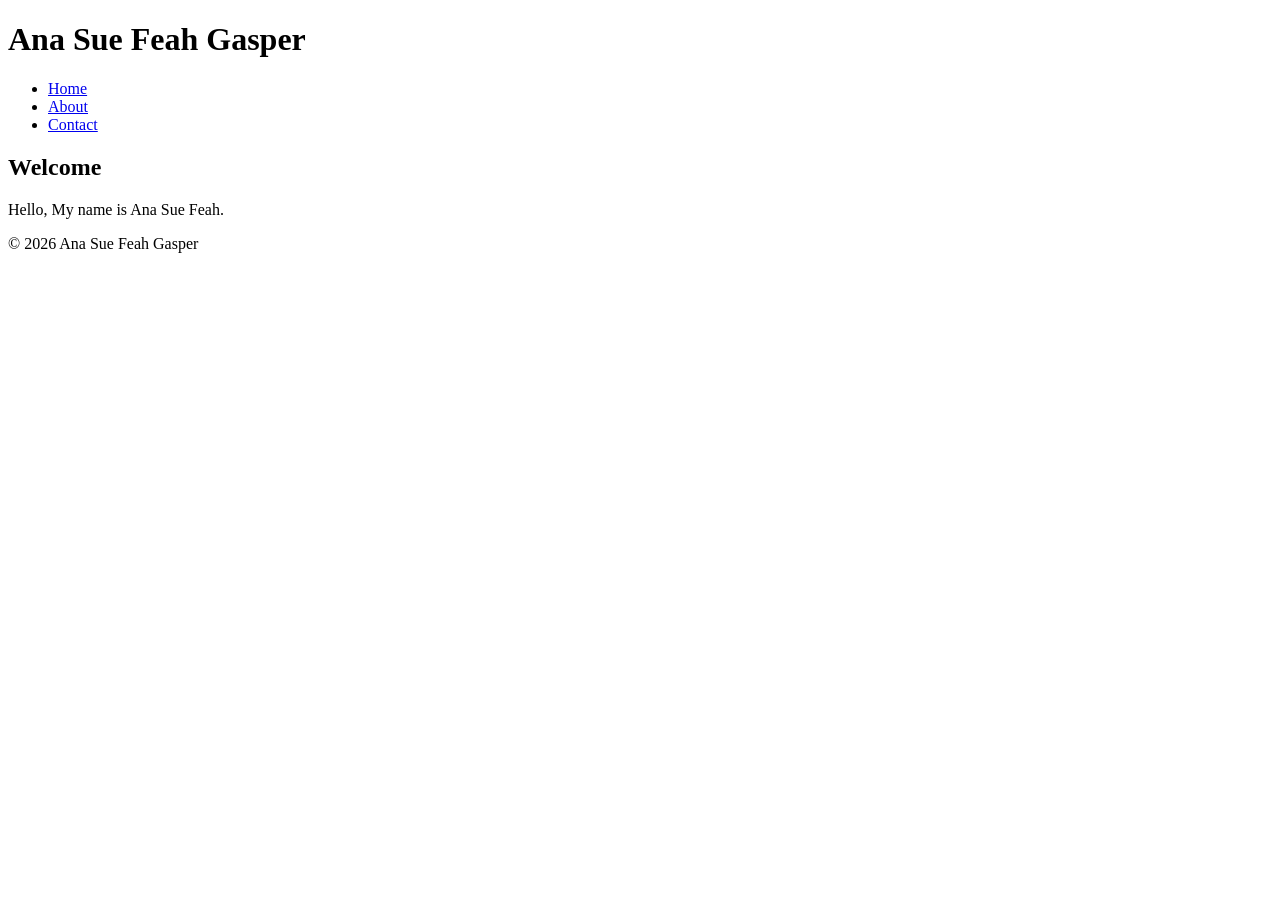
==== index.html @ f09e059d "Initial commit — About-Me" ====
<!DOCTYPE html>
<html lang="en">
<head>
<meta charset="UTF-8">
<meta name="viewport" content="width=device-width, initial-scale=1">
<title>Home | Ana Sue Feah Gasper</title>
</head>
<body>
<header>
<h1>Ana Sue Feah Gasper</h1>
<nav>
<ul>
<li><a href="index.html">Home</a></li>
<li><a href="about.html">About</a></li>
<li><a href="contact.html">Contact</a></li>
</ul>
</nav>
</header>
<main>
<article>
<h2>Welcome</h2>
<p>Hello, My name is Ana Sue Feah.</p>
</article>
</main>
<footer>
<p>&copy; 2026 Ana Sue Feah Gasper</p>
</footer>
</body>
</html>
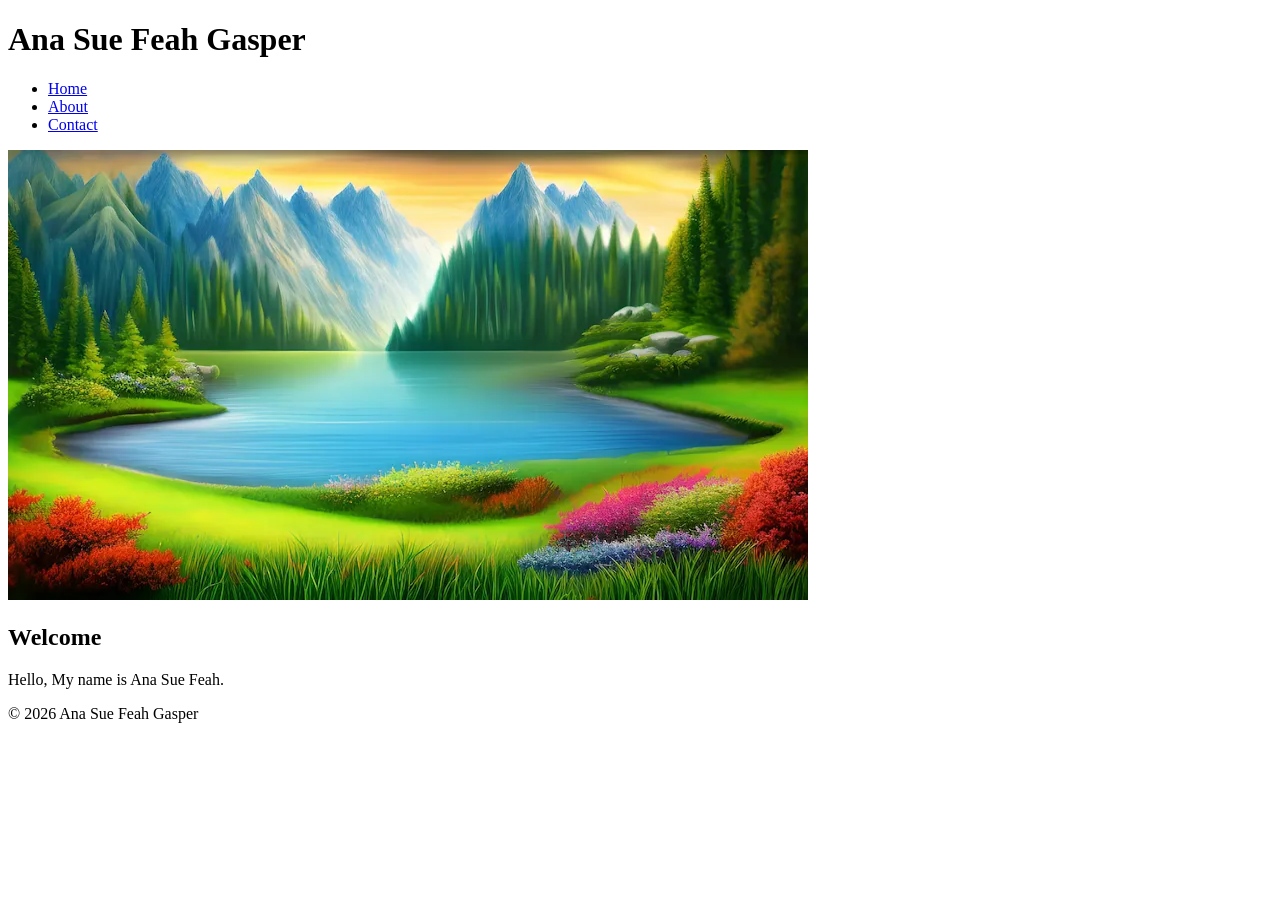
==== commit 95ffc6d0: "SEO" ====
--- a/index.html
+++ b/index.html
@@ -4,6 +4,18 @@
 <meta charset="UTF-8">
 <meta name="viewport" content="width=device-width, initial-scale=1">
 <title>Home | Ana Sue Feah Gasper</title>
+<meta name="description" content="A one-sentence 150-char summary specific to this
+page.">
+<link rel="canonical" href="https://YOUR-DOMAIN.com/index.html">
+<!-- Open Graph -->
+<meta property="og:type" content="website">
+<meta property="og:title" content="Home | Ana Sue Feah Gasper">
+<meta property="og:description" content="hello.">
+<meta property="og:image" content="https://YOUR-DOMAIN.com/assets/hero-md.jpg">
+<meta property="og:url" content="https://YOUR-DOMAIN.com/index.html">
+<!-- Twitter Card -->
+<meta name="twitter:card" content="summary_large_image">
+</head>
 </head>
 <body>
 <header>
@@ -17,6 +29,17 @@
 </nav>
 </header>
 <main>
+<picture>
+<source type="image/webp"
+srcset="assets/hero-sm.webp 400w,
+assets/hero-md.webp 800w,
+assets/hero-lg.webp 1600w"
+sizes="(max-width: 600px) 90vw, 800px">
+<img src="assets/hero-md.jpg"
+alt="Descriptive alt text for what is in the photo"
+width="800" height="450"
+loading="lazy">
+</picture>
 <article>
 <h2>Welcome</h2>
 <p>Hello, My name is Ana Sue Feah.</p>
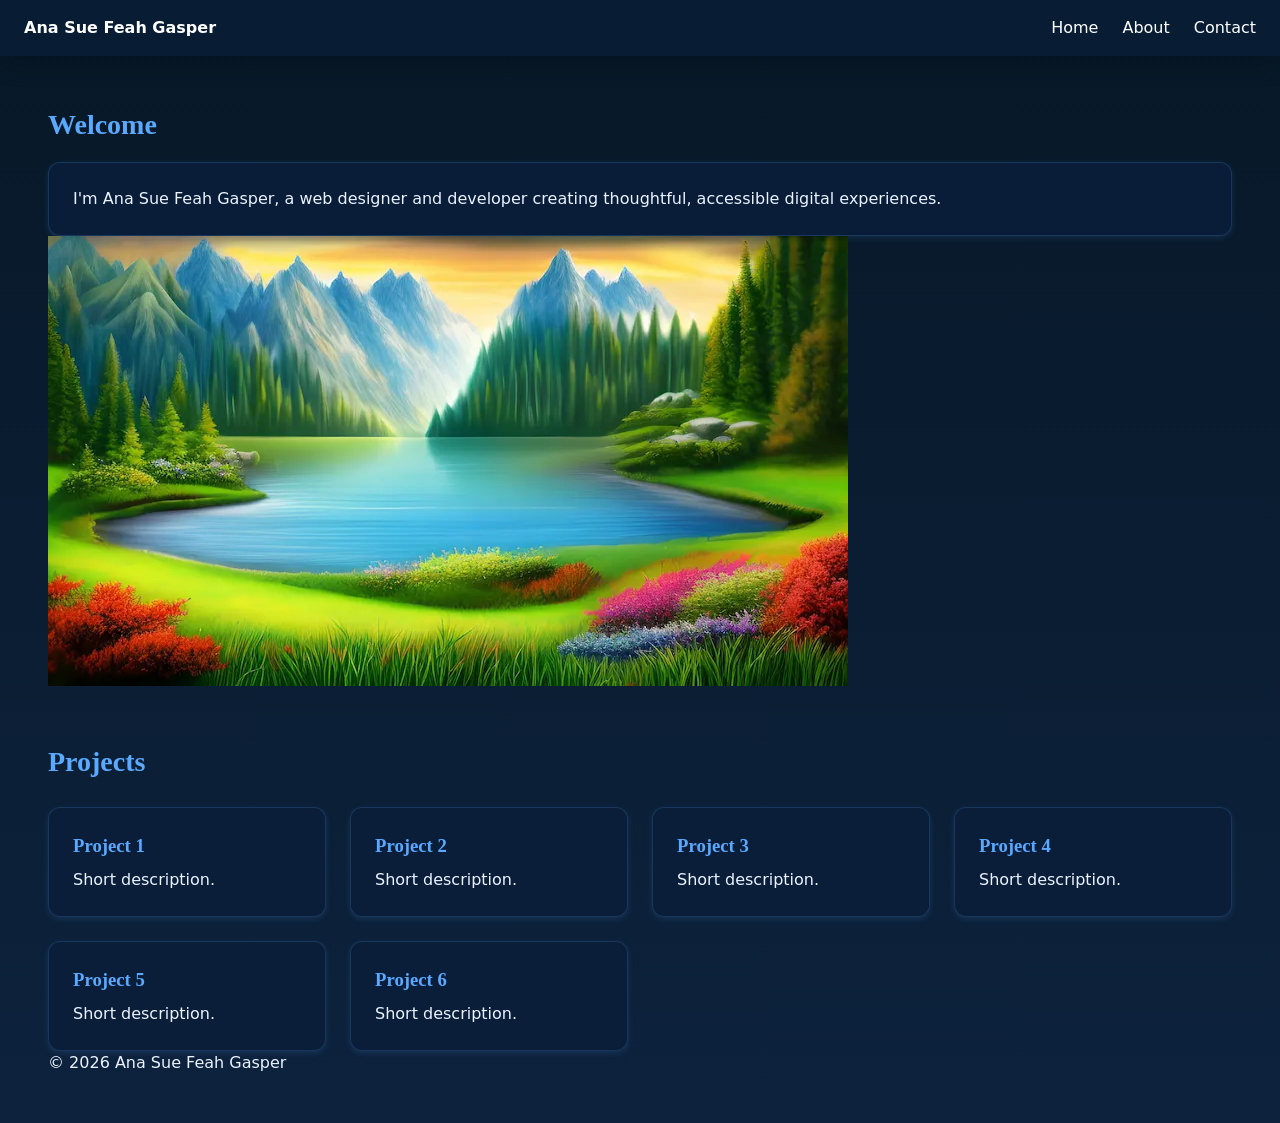
==== commit 252fe23f: "Add site files" ====
--- a/index.html
+++ b/index.html
@@ -4,24 +4,23 @@
 <meta charset="UTF-8">
 <meta name="viewport" content="width=device-width, initial-scale=1">
 <title>Home | Ana Sue Feah Gasper</title>
-<meta name="description" content="A one-sentence 150-char summary specific to this
-page.">
+<meta name="description" content="Explore Ana Sue Feah Gasper's portfolio, web design work, and accessible digital experiences tailored for modern brands and businesses.">
 <link rel="canonical" href="https://YOUR-DOMAIN.com/index.html">
 <!-- Open Graph -->
 <meta property="og:type" content="website">
 <meta property="og:title" content="Home | Ana Sue Feah Gasper">
-<meta property="og:description" content="hello.">
+<meta property="og:description" content="Portfolio website of Ana Sue Feah Gasper featuring responsive web design, accessible experiences, and modern digital solutions.">
 <meta property="og:image" content="https://YOUR-DOMAIN.com/assets/hero-md.jpg">
 <meta property="og:url" content="https://YOUR-DOMAIN.com/index.html">
 <!-- Twitter Card -->
 <meta name="twitter:card" content="summary_large_image">
-</head>
+<link rel="stylesheet" href="css/styles.css">
 </head>
 <body>
-<header>
-<h1>Ana Sue Feah Gasper</h1>
+<header class="site-header">
+<a href="index.html" class="logo">Ana Sue Feah Gasper</a>
 <nav>
-<ul>
+<ul class="nav-links">
 <li><a href="index.html">Home</a></li>
 <li><a href="about.html">About</a></li>
 <li><a href="contact.html">Contact</a></li>
@@ -29,6 +28,11 @@
 </nav>
 </header>
 <main>
+<article>
+<h2>Welcome</h2>
+<div class="card">
+<p>I'm Ana Sue Feah Gasper, a web designer and developer creating thoughtful, accessible digital experiences.</p>
+</div>
 <picture>
 <source type="image/webp"
 srcset="assets/hero-sm.webp 400w,
@@ -40,13 +44,21 @@
 width="800" height="450"
 loading="lazy">
 </picture>
-<article>
-<h2>Welcome</h2>
-<p>Hello, My name is Ana Sue Feah.</p>
 </article>
+<section class="projects">
+<h2>Projects</h2>
+<div class="grid">
+<article class="card"><h3>Project 1</h3><p>Short description.</p></article>
+<article class="card"><h3>Project 2</h3><p>Short description.</p></article>
+<article class="card"><h3>Project 3</h3><p>Short description.</p></article>
+<article class="card"><h3>Project 4</h3><p>Short description.</p></article>
+<article class="card"><h3>Project 5</h3><p>Short description.</p></article>
+<article class="card"><h3>Project 6</h3><p>Short description.</p></article>
+</div>
+</section>
 </main>
 <footer>
 <p>&copy; 2026 Ana Sue Feah Gasper</p>
 </footer>
 </body>
-</html>+</html>
--- a/css/styles.css
+++ b/css/styles.css
@@ -0,0 +1,69 @@
+:root {
+--clr-navy: #0b1f3a;
+--clr-accent: #5aa9ff;
+--clr-text: #eaf3ff;
+--clr-muted: #b7c9e5;
+--clr-bg: #071827;
+--font-body: "Inter", system-ui, sans-serif;
+--font-heading: "Playfair Display", Georgia, serif;
+--space-xs: 0.5rem;
+--space-sm: 1rem;
+--space-md: 1.5rem;
+--space-lg: 3rem;
+--page-padding: clamp(var(--space-sm), 4vw, var(--space-lg));
+}
+* { box-sizing: border-box; margin: 0; padding: 0; }
+body {
+font-family: var(--font-body);
+color: var(--clr-text);
+background: linear-gradient(180deg, #071827 0%, #0d223d 100%);
+line-height: 1.5;
+padding: var(--page-padding);
+max-width: none;
+margin: 0 auto;
+}
+h1, h2, h3 { font-family: var(--font-heading); color: var(--clr-accent); }
+h1 { font-size: clamp(2rem, 5vw, 3.5rem); margin-bottom: var(--space-md); }
+h2 { font-size: 1.75rem; margin: var(--space-lg) 0 var(--space-sm); }
+
+a { color: var(--clr-accent); }
+
+.grid {
+display: grid;
+grid-template-columns: repeat(auto-fit, minmax(260px, 1fr));
+gap: var(--space-md);
+margin-top: var(--space-md);
+}
+.card {
+padding: var(--space-md);
+border-radius: 12px;
+background: rgba(11, 31, 58, 0.9);
+box-shadow: 0 2px 6px rgba(90, 169, 255, 0.15);
+border: 1px solid rgba(90, 169, 255, 0.18);
+}
+.card h3 { color: var(--clr-accent); margin-bottom: var(--space-xs); }
+
+.site-header {
+display: flex;
+align-items: center;
+justify-content: space-between;
+flex-wrap: wrap;
+gap: var(--space-sm);
+padding: var(--space-sm) var(--space-md);
+background: #081d33;
+color: white;
+max-width: none;
+margin: calc(-1 * var(--page-padding)) calc(-1 * var(--page-padding)) var(--space-lg);
+box-shadow: 0 8px 24px rgba(0, 0, 0, 0.2);
+}
+.site-header .logo { color: white; font-weight: 700; text-decoration: none; }
+.nav-links {
+list-style: none;
+display: flex;
+flex-wrap: wrap;
+justify-content: center;
+gap: var(--space-md);
+}
+.nav-links a { color: white; text-decoration: none; }
+.nav-links a:hover { color: var(--clr-accent); }
+
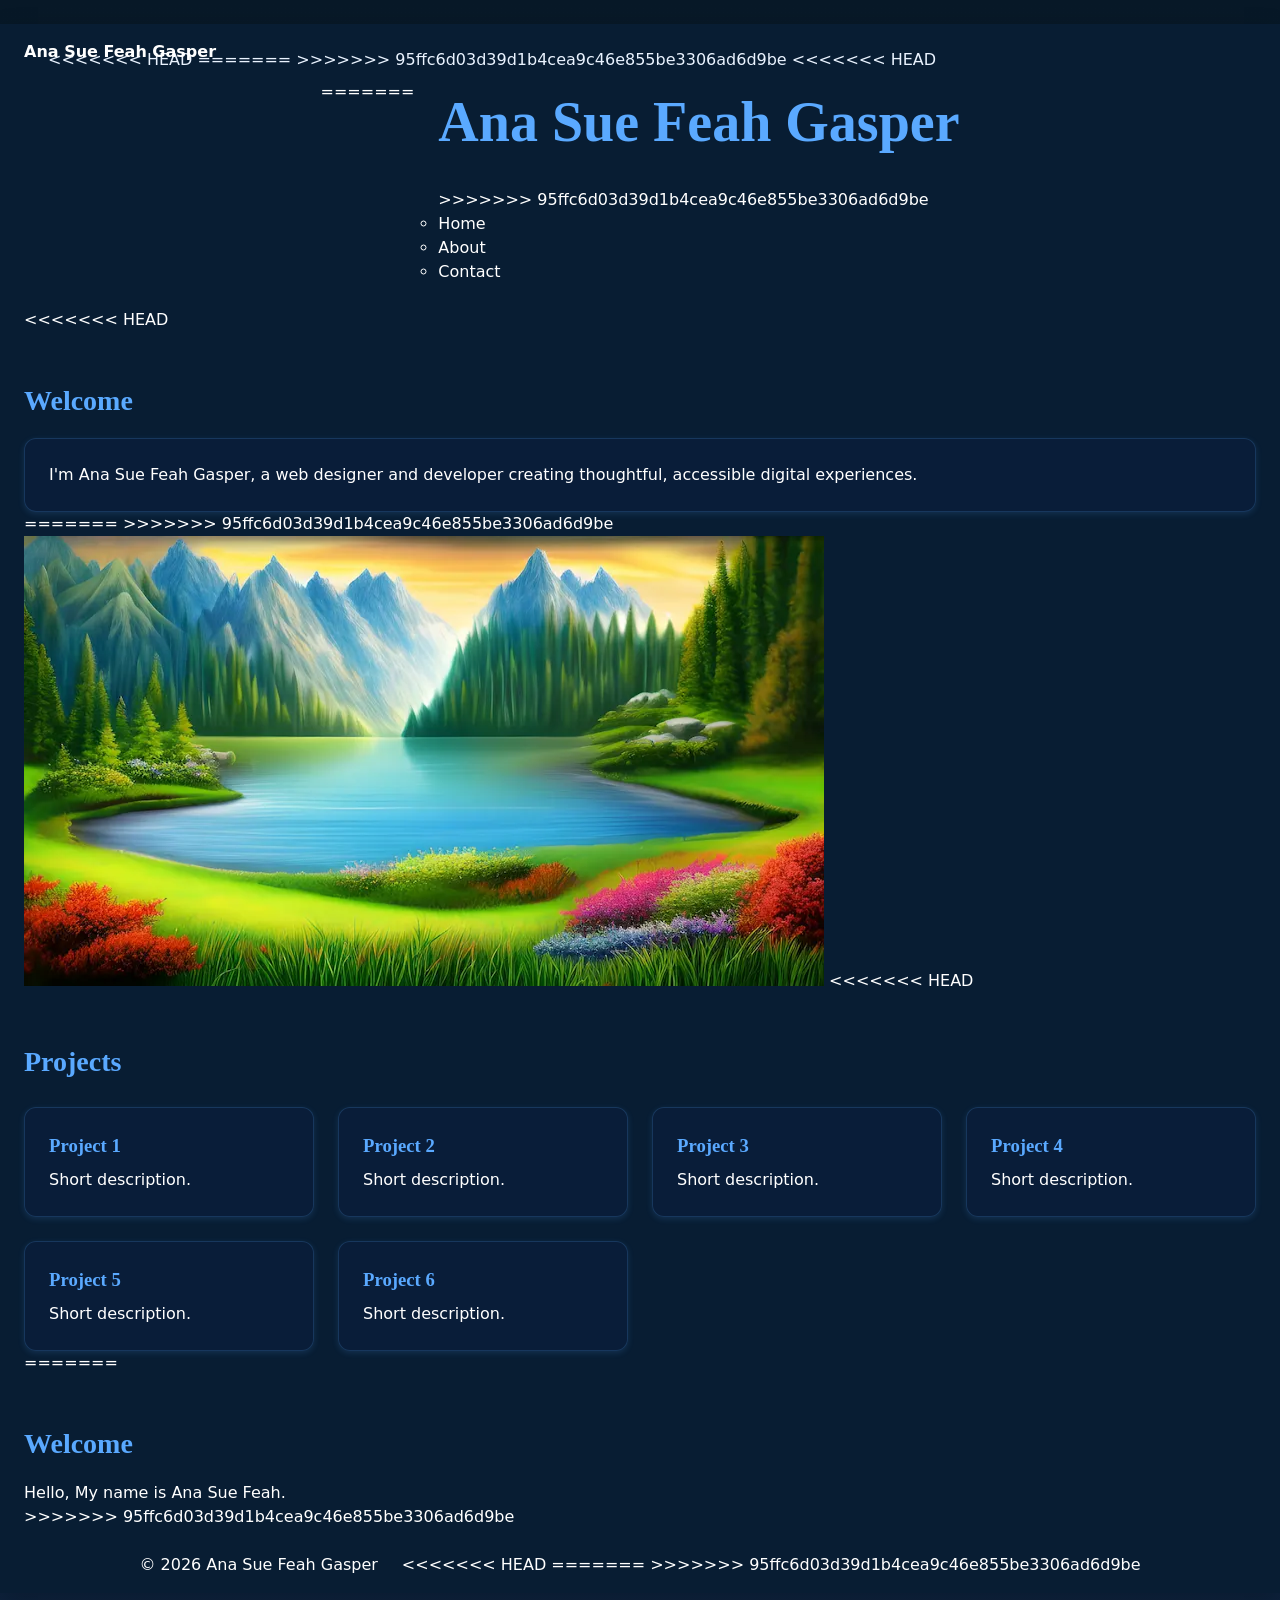
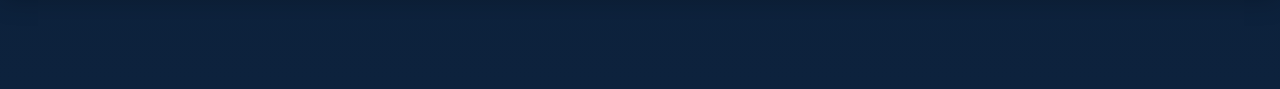
==== commit a1b76e3c: "Resolve merge conflicts" ====
--- a/index.html
+++ b/index.html
@@ -9,11 +9,16 @@
 <!-- Open Graph -->
 <meta property="og:type" content="website">
 <meta property="og:title" content="Home | Ana Sue Feah Gasper">
+<<<<<<< HEAD
 <meta property="og:description" content="Portfolio website of Ana Sue Feah Gasper featuring responsive web design, accessible experiences, and modern digital solutions.">
+=======
+<meta property="og:description" content="hello.">
+>>>>>>> 95ffc6d03d39d1b4cea9c46e855be3306ad6d9be
 <meta property="og:image" content="https://YOUR-DOMAIN.com/assets/hero-md.jpg">
 <meta property="og:url" content="https://YOUR-DOMAIN.com/index.html">
 <!-- Twitter Card -->
 <meta name="twitter:card" content="summary_large_image">
+<<<<<<< HEAD
 <link rel="stylesheet" href="css/styles.css">
 </head>
 <body>
@@ -21,6 +26,15 @@
 <a href="index.html" class="logo">Ana Sue Feah Gasper</a>
 <nav>
 <ul class="nav-links">
+=======
+</head>
+</head>
+<body>
+<header>
+<h1>Ana Sue Feah Gasper</h1>
+<nav>
+<ul>
+>>>>>>> 95ffc6d03d39d1b4cea9c46e855be3306ad6d9be
 <li><a href="index.html">Home</a></li>
 <li><a href="about.html">About</a></li>
 <li><a href="contact.html">Contact</a></li>
@@ -28,11 +42,14 @@
 </nav>
 </header>
 <main>
+<<<<<<< HEAD
 <article>
 <h2>Welcome</h2>
 <div class="card">
 <p>I'm Ana Sue Feah Gasper, a web designer and developer creating thoughtful, accessible digital experiences.</p>
 </div>
+=======
+>>>>>>> 95ffc6d03d39d1b4cea9c46e855be3306ad6d9be
 <picture>
 <source type="image/webp"
 srcset="assets/hero-sm.webp 400w,
@@ -44,6 +61,7 @@
 width="800" height="450"
 loading="lazy">
 </picture>
+<<<<<<< HEAD
 </article>
 <section class="projects">
 <h2>Projects</h2>
@@ -56,9 +74,19 @@
 <article class="card"><h3>Project 6</h3><p>Short description.</p></article>
 </div>
 </section>
+=======
+<article>
+<h2>Welcome</h2>
+<p>Hello, My name is Ana Sue Feah.</p>
+</article>
+>>>>>>> 95ffc6d03d39d1b4cea9c46e855be3306ad6d9be
 </main>
 <footer>
 <p>&copy; 2026 Ana Sue Feah Gasper</p>
 </footer>
 </body>
+<<<<<<< HEAD
 </html>
+=======
+</html>
+>>>>>>> 95ffc6d03d39d1b4cea9c46e855be3306ad6d9be
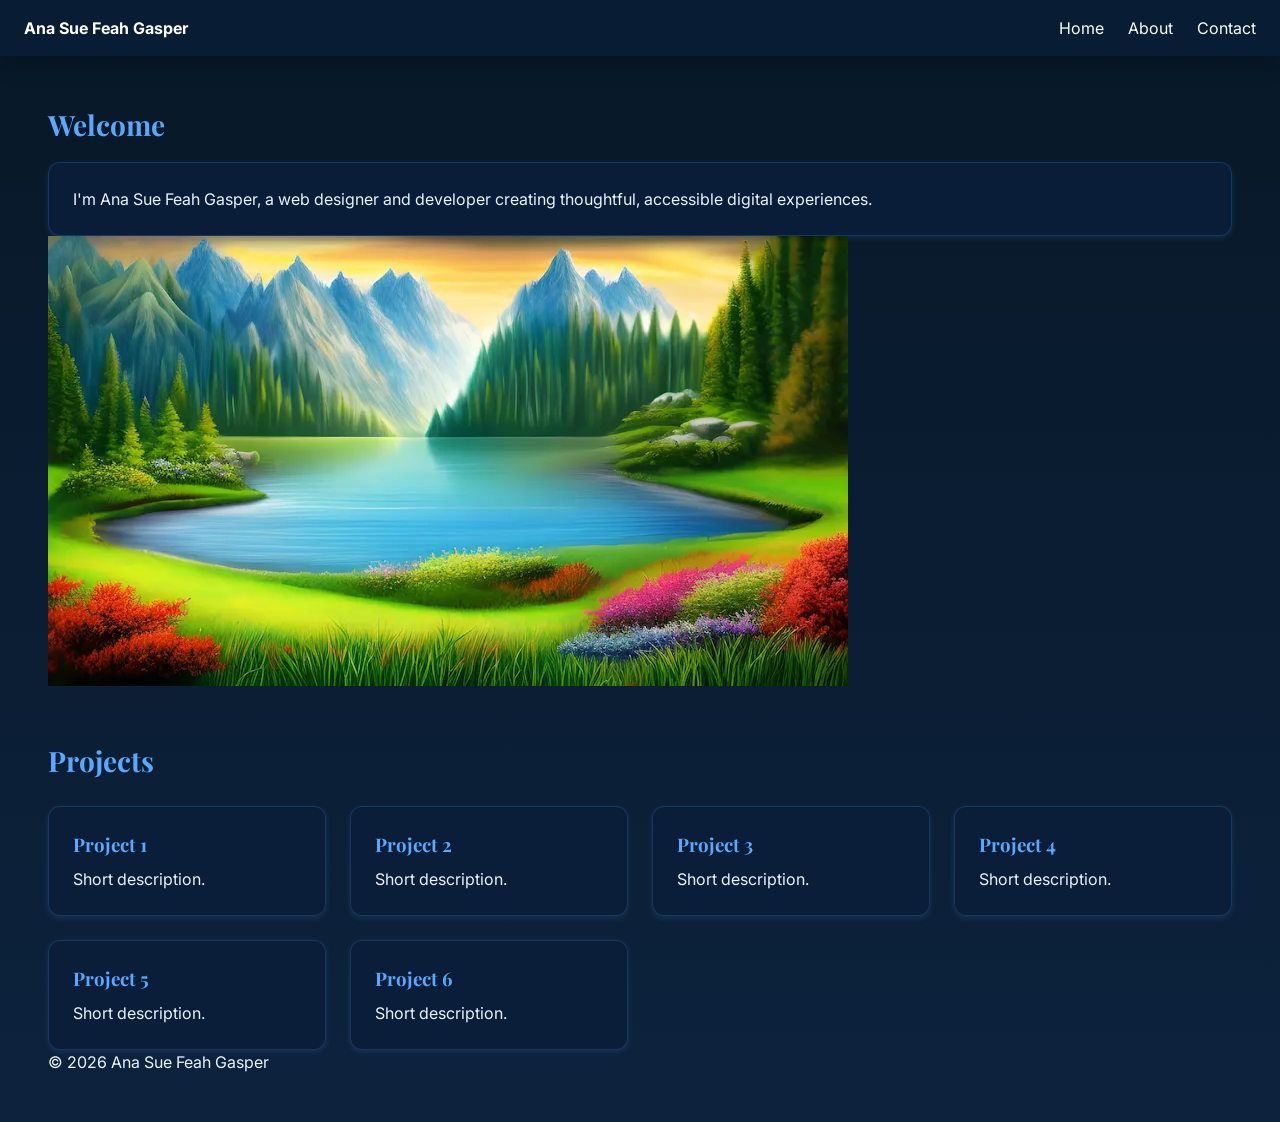
==== commit 7411449e: "Clean up merge conflict markers" ====
--- a/index.html
+++ b/index.html
@@ -9,16 +9,13 @@
 <!-- Open Graph -->
 <meta property="og:type" content="website">
 <meta property="og:title" content="Home | Ana Sue Feah Gasper">
-<<<<<<< HEAD
 <meta property="og:description" content="Portfolio website of Ana Sue Feah Gasper featuring responsive web design, accessible experiences, and modern digital solutions.">
-=======
-<meta property="og:description" content="hello.">
->>>>>>> 95ffc6d03d39d1b4cea9c46e855be3306ad6d9be
 <meta property="og:image" content="https://YOUR-DOMAIN.com/assets/hero-md.jpg">
 <meta property="og:url" content="https://YOUR-DOMAIN.com/index.html">
 <!-- Twitter Card -->
 <meta name="twitter:card" content="summary_large_image">
-<<<<<<< HEAD
+<link rel="preconnect" href="https://fonts.googleapis.com">
+<link href="https://fonts.googleapis.com/css2?family=Inter:wght@400;600&family=Playfair+Display:wght@700&display=swap" rel="stylesheet">
 <link rel="stylesheet" href="css/styles.css">
 </head>
 <body>
@@ -26,15 +23,6 @@
 <a href="index.html" class="logo">Ana Sue Feah Gasper</a>
 <nav>
 <ul class="nav-links">
-=======
-</head>
-</head>
-<body>
-<header>
-<h1>Ana Sue Feah Gasper</h1>
-<nav>
-<ul>
->>>>>>> 95ffc6d03d39d1b4cea9c46e855be3306ad6d9be
 <li><a href="index.html">Home</a></li>
 <li><a href="about.html">About</a></li>
 <li><a href="contact.html">Contact</a></li>
@@ -42,14 +30,11 @@
 </nav>
 </header>
 <main>
-<<<<<<< HEAD
 <article>
 <h2>Welcome</h2>
 <div class="card">
 <p>I'm Ana Sue Feah Gasper, a web designer and developer creating thoughtful, accessible digital experiences.</p>
 </div>
-=======
->>>>>>> 95ffc6d03d39d1b4cea9c46e855be3306ad6d9be
 <picture>
 <source type="image/webp"
 srcset="assets/hero-sm.webp 400w,
@@ -61,7 +46,6 @@
 width="800" height="450"
 loading="lazy">
 </picture>
-<<<<<<< HEAD
 </article>
 <section class="projects">
 <h2>Projects</h2>
@@ -74,19 +58,9 @@
 <article class="card"><h3>Project 6</h3><p>Short description.</p></article>
 </div>
 </section>
-=======
-<article>
-<h2>Welcome</h2>
-<p>Hello, My name is Ana Sue Feah.</p>
-</article>
->>>>>>> 95ffc6d03d39d1b4cea9c46e855be3306ad6d9be
 </main>
 <footer>
 <p>&copy; 2026 Ana Sue Feah Gasper</p>
 </footer>
 </body>
-<<<<<<< HEAD
-</html>
-=======
-</html>
->>>>>>> 95ffc6d03d39d1b4cea9c46e855be3306ad6d9be
+</html>
